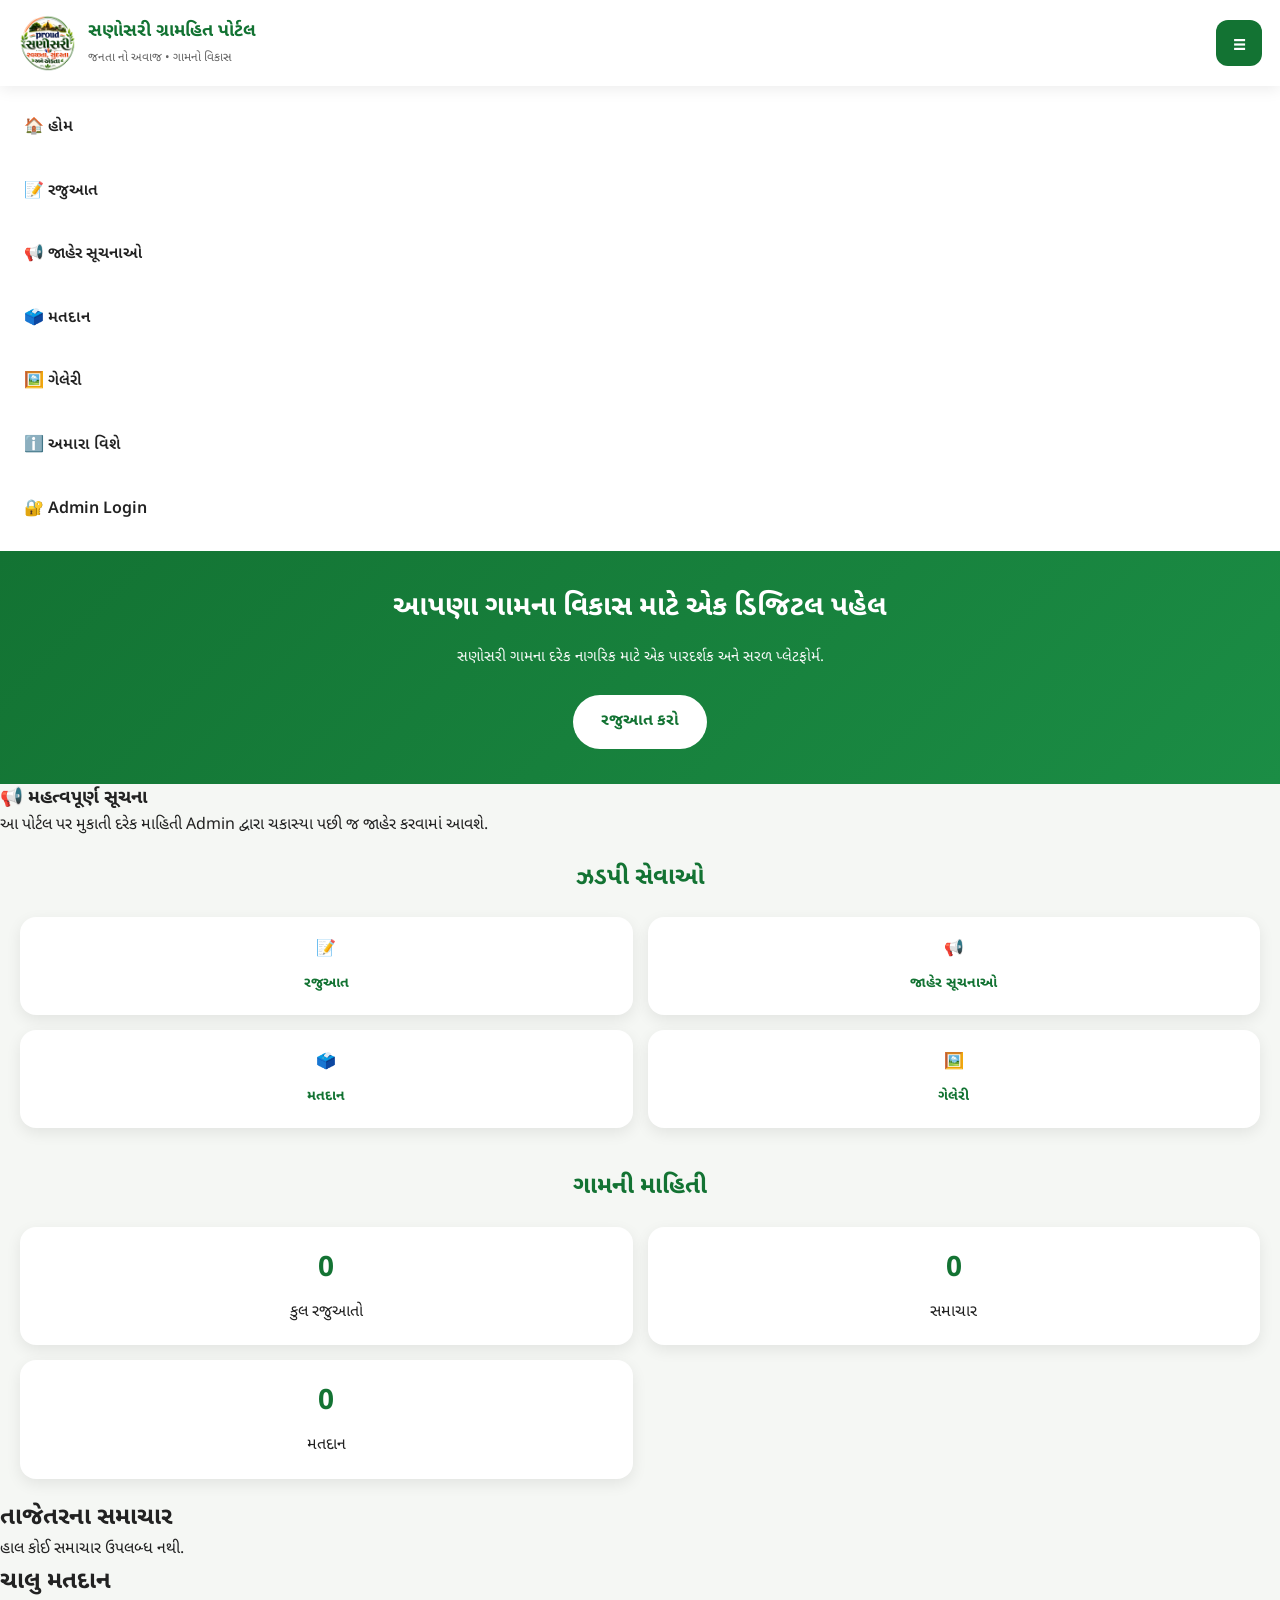
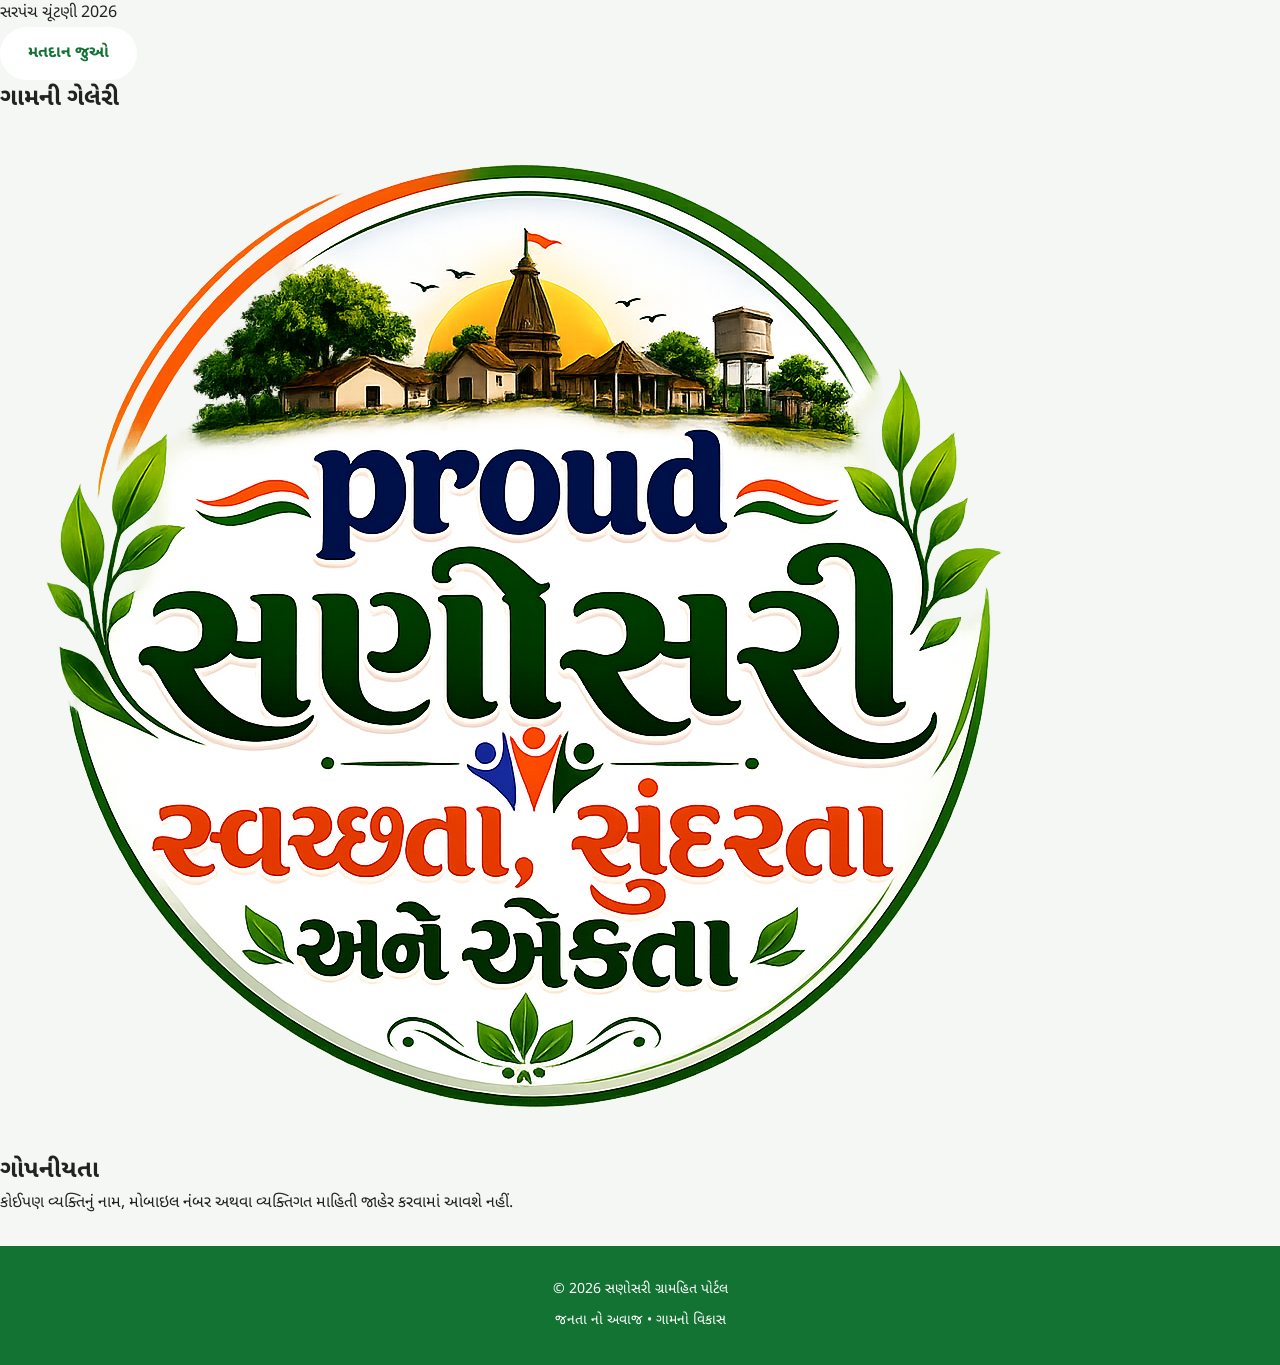
==== index.html @ c23c9fa8 "Move website to root" ====
<!DOCTYPE html>
<html lang="gu">

<head>
    <meta charset="UTF-8">
    <meta name="viewport" content="width=device-width, initial-scale=1.0">

    <title>સણોસરી ગ્રામહિત પોર્ટલ</title>

    <meta name="description"
        content="સણોસરી ગ્રામહિત પોર્ટલ - જનતા નો અવાજ • ગામનો વિકાસ">

    <link rel="stylesheet" href="css/style.css">

    <link rel="preconnect" href="https://fonts.googleapis.com">

    <link rel="preconnect" href="https://fonts.gstatic.com" crossorigin>

    <link href="https://fonts.googleapis.com/css2?family=Noto+Sans+Gujarati:wght@300;400;500;600;700;800&display=swap"
        rel="stylesheet">
</head>

<body>

<header class="header">

<div class="logo-area">

<img src="assets/images/logo.png" alt="સણોસરી Logo">

<div>

<h1>સણોસરી ગ્રામહિત પોર્ટલ</h1>

<p>જનતા નો અવાજ • ગામનો વિકાસ</p>

</div>

</div>

<button class="menu-btn">

☰

</button>

</header>

<nav class="mobile-menu">

<a href="index.html">🏠 હોમ</a>

<a href="complaint.html">📝 રજુઆત</a>

<a href="public.html">📢 જાહેર સૂચનાઓ</a>

<a href="poll.html">🗳️ મતદાન</a>

<a href="gallery.html">🖼️ ગેલેરી</a>

<a href="about.html">ℹ️ અમારા વિશે</a>

<a href="login.html">🔐 Admin Login</a>

</nav>

<section class="hero">

<div class="hero-content">

<h2>

આપણા ગામના વિકાસ માટે એક ડિજિટલ પહેલ

</h2>

<p>

સણોસરી ગામના દરેક નાગરિક માટે એક પારદર્શક અને સરળ પ્લેટફોર્મ.

</p>

<a href="complaint.html" class="main-btn">

રજુઆત કરો

</a>

</div>

</section>

<section class="notice-box">

<h3>

📢 મહત્વપૂર્ણ સૂચના

</h3>

<p>

આ પોર્ટલ પર મુકાતી દરેક માહિતી Admin દ્વારા ચકાસ્યા પછી જ જાહેર કરવામાં આવશે.

</p>

</section>

<section class="quick-services">

<h2>

ઝડપી સેવાઓ

</h2>

<div class="service-grid">

<a href="complaint.html">

📝

<span>રજુઆત</span>

</a>

<a href="public.html">

📢

<span>જાહેર સૂચનાઓ</span>

</a>

<a href="poll.html">

🗳️

<span>મતદાન</span>

</a>

<a href="gallery.html">

🖼️

<span>ગેલેરી</span>

</a>

</div>

</section>
<section class="stats">

<h2>ગામની માહિતી</h2>

<div class="stats-grid">

<div class="stat-card">
<h3 id="complaintCount">0</h3>
<p>કુલ રજુઆતો</p>
</div>

<div class="stat-card">
<h3 id="newsCount">0</h3>
<p>સમાચાર</p>
</div>

<div class="stat-card">
<h3 id="pollCount">0</h3>
<p>મતદાન</p>
</div>

</div>

</section>

<section class="latest-news">

<h2>તાજેતરના સમાચાર</h2>

<div id="newsContainer">

<p>હાલ કોઈ સમાચાર ઉપલબ્ધ નથી.</p>

</div>

</section>

<section class="poll-preview">

<h2>ચાલુ મતદાન</h2>

<div class="poll-card">

<p>

સરપંચ ચૂંટણી 2026

</p>

<a href="poll.html" class="main-btn">

મતદાન જુઓ

</a>

</div>

</section>

<section class="gallery-preview">

<h2>ગામની ગેલેરી</h2>

<div class="gallery-grid">

<img src="assets/images/logo.png" alt="Logo">

</div>

</section>

<section class="privacy-box">

<h2>ગોપનીયતા</h2>

<p>

કોઈપણ વ્યક્તિનું નામ, મોબાઇલ નંબર અથવા વ્યક્તિગત માહિતી જાહેર કરવામાં આવશે નહીં.

</p>

</section>

<footer>

<p>

© 2026 સણોસરી ગ્રામહિત પોર્ટલ 

</p>

<p>

જનતા નો અવાજ • ગામનો વિકાસ

</p>

</footer>

<script src="js/app.js"></script>

</body>

</html>
---- css/style.css ----
/* ===================================
   SANOSARI GRAMHIT PORTAL
   Mobile First Design
=================================== */

*{
margin:0;
padding:0;
box-sizing:border-box;
}

html{
scroll-behavior:smooth;
}

body{
font-family:'Noto Sans Gujarati',sans-serif;
background:#f5f7f4;
color:#222;
line-height:1.6;
}

/* Header */

.header{

position:sticky;

top:0;

z-index:999;

background:#ffffff;

display:flex;

justify-content:space-between;

align-items:center;

padding:14px 18px;

box-shadow:0 3px 15px rgba(0,0,0,.08);

}

.logo-area{

display:flex;

align-items:center;

gap:12px;

}

.logo-area img{

width:58px;

height:58px;

border-radius:50%;

object-fit:cover;

}

.logo-area h1{

font-size:18px;

color:#137333;

font-weight:700;

}

.logo-area p{

font-size:12px;

color:#666;

margin-top:3px;

}

.menu-btn{

border:none;

background:#137333;

color:#fff;

width:46px;

height:46px;

border-radius:12px;

font-size:22px;

cursor:pointer;

}

/* Mobile Menu */

.mobile-menu{

display:flex;

flex-direction:column;

background:#fff;

padding:10px;

}

.mobile-menu a{

text-decoration:none;

color:#222;

padding:14px;

border-radius:10px;

margin:5px 0;

font-weight:600;

transition:.3s;

}

.mobile-menu a:hover{

background:#eaf6ec;

color:#137333;

}

/* Hero */

.hero{

padding:35px 20px;

background:linear-gradient(135deg,#137333,#1b8d45);

color:#fff;

text-align:center;

}

.hero h2{

font-size:28px;

margin-bottom:15px;

}

.hero p{

font-size:15px;

opacity:.95;

margin-bottom:25px;

}

.main-btn{

display:inline-block;

background:#fff;

color:#137333;

padding:14px 28px;

border-radius:50px;

font-weight:700;

text-decoration:none;

transition:.3s;

}

.main-btn:hover{

transform:translateY(-2px);

}

/* Notice */

.notice{

padding:20px;

margin:20px;

background:#fff8e5;

border-left:5px solid orange;

border-radius:12px;

}

.notice h3{

margin-bottom:10px;

color:#c46b00;

}

/* Quick Services */

.quick-services{

padding:20px;

}

.quick-services h2{

margin-bottom:20px;

text-align:center;

color:#137333;

}

.service-grid{

display:grid;

grid-template-columns:repeat(2,1fr);

gap:15px;

}

.service-grid a{

background:#fff;

padding:20px 10px;

border-radius:16px;

text-align:center;

text-decoration:none;

color:#137333;

font-weight:700;

box-shadow:0 5px 15px rgba(0,0,0,.08);

transition:.3s;

}

.service-grid a:hover{

transform:translateY(-4px);

}

.service-grid span{

display:block;

margin-top:10px;

font-size:14px;

}

/* Stats */

.stats{

padding:20px;

}

.stats h2{

text-align:center;

margin-bottom:20px;

color:#137333;

}

.stats-grid{

display:grid;

grid-template-columns:repeat(2,1fr);

gap:15px;

}

.stat-card{

background:#fff;

padding:20px;

border-radius:16px;

text-align:center;

box-shadow:0 5px 15px rgba(0,0,0,.08);

}

.stat-card h3{

font-size:28px;

color:#137333;

margin-bottom:8px;

}

/* Footer */

footer{

margin-top:30px;

background:#137333;

color:#fff;

text-align:center;

padding:25px 15px;

}

footer p{

margin:8px 0;

font-size:14px;

}
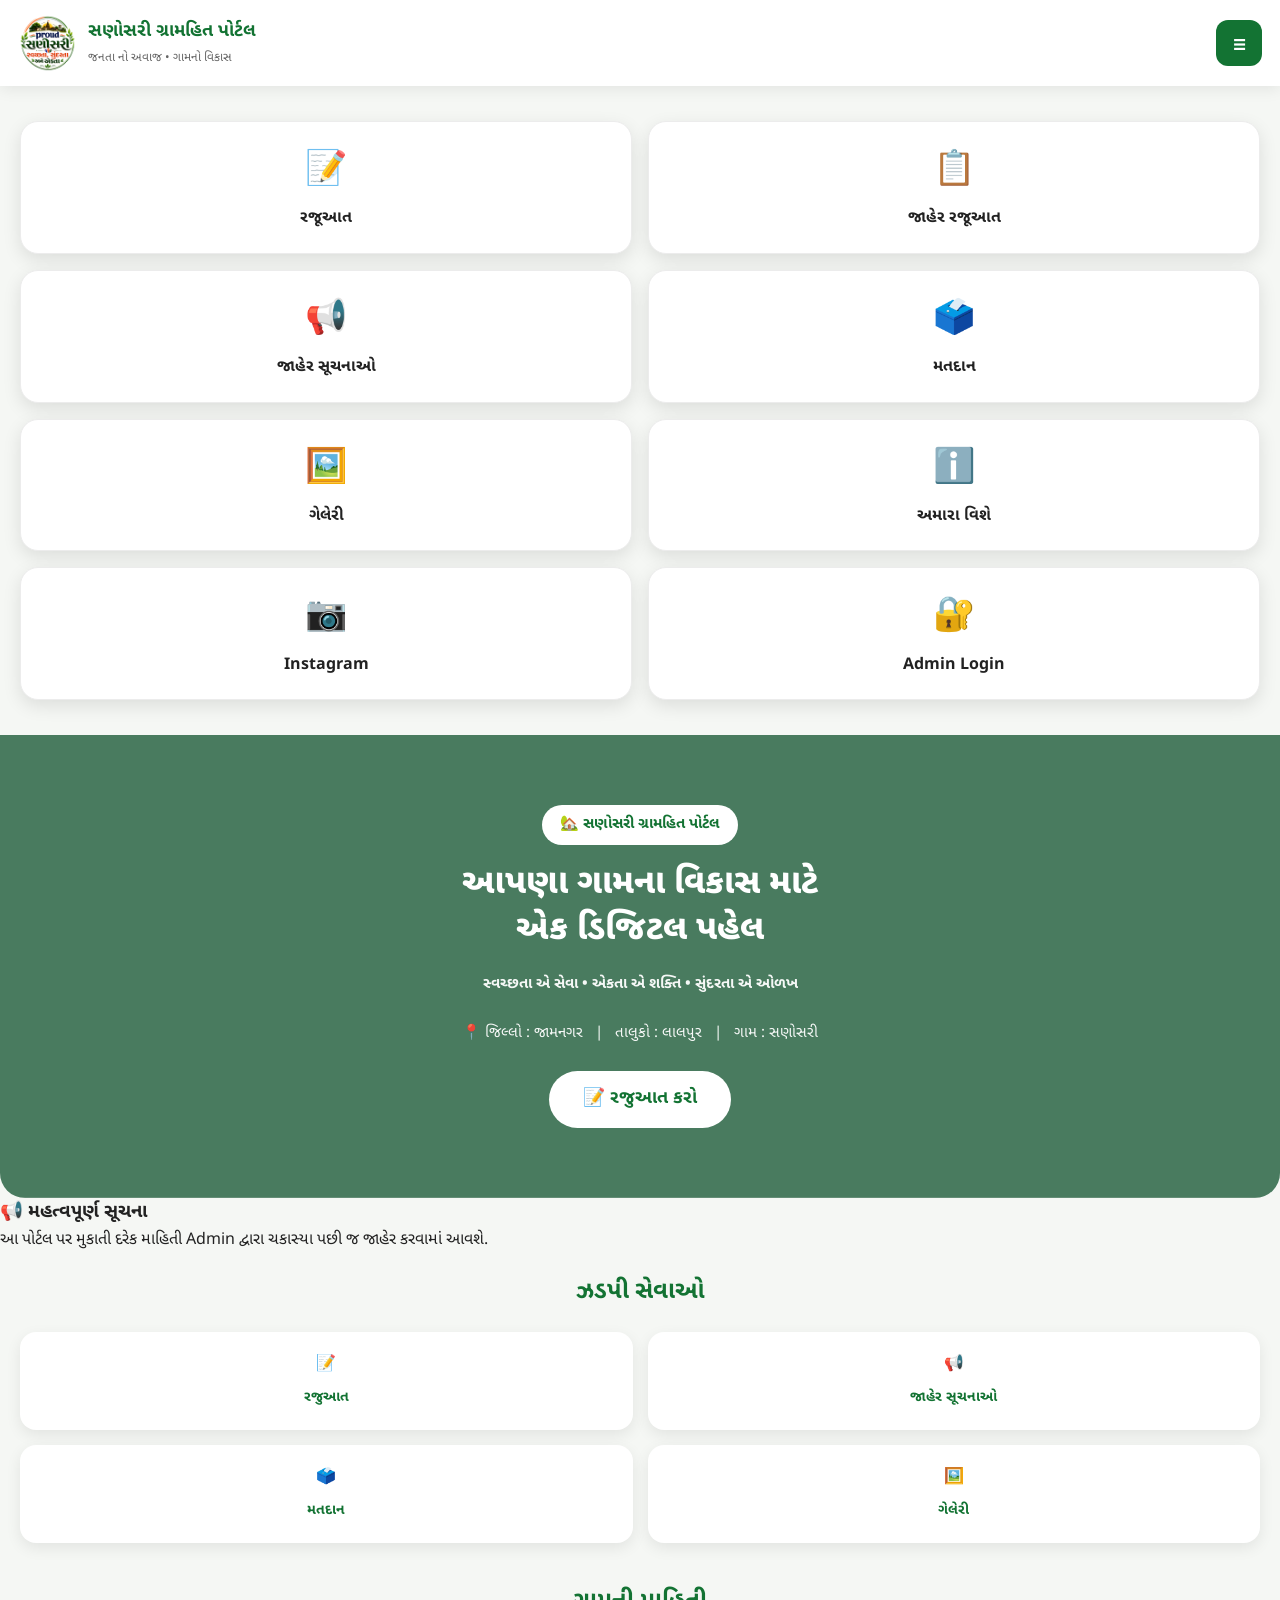
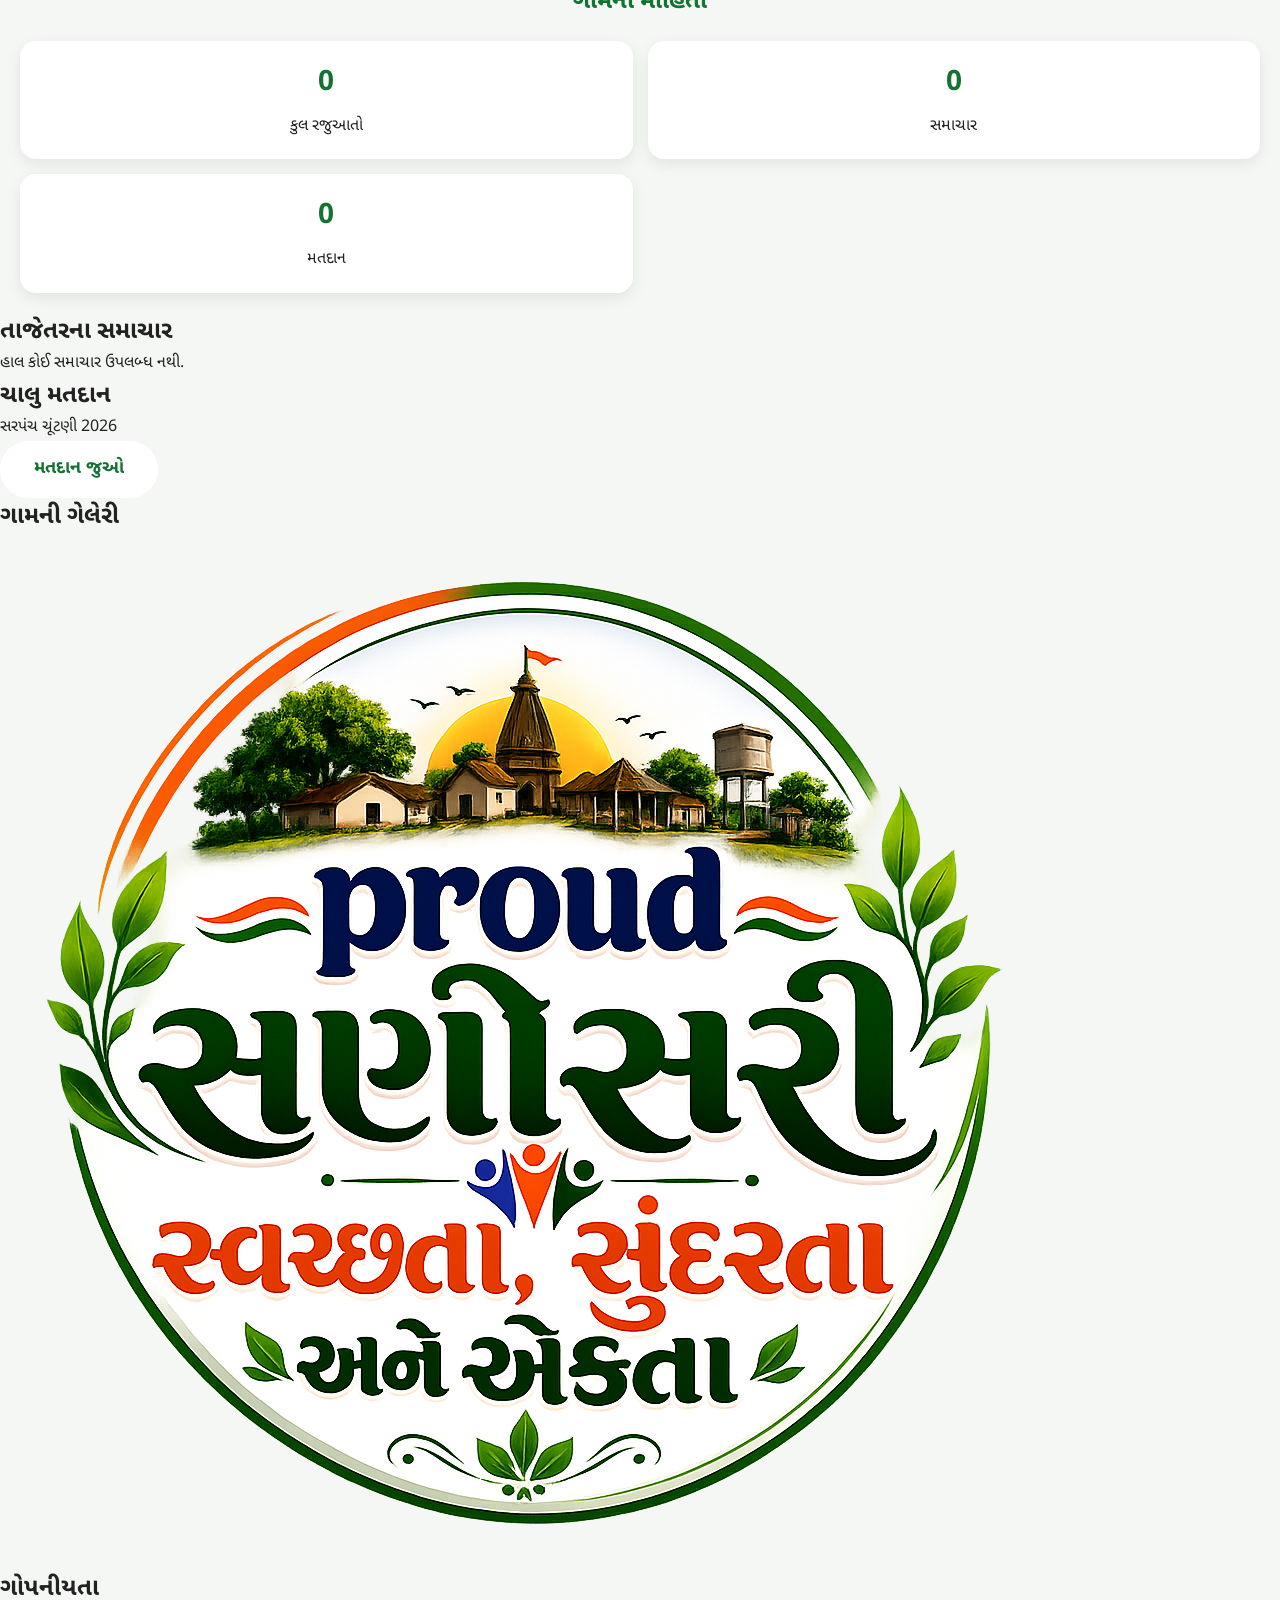
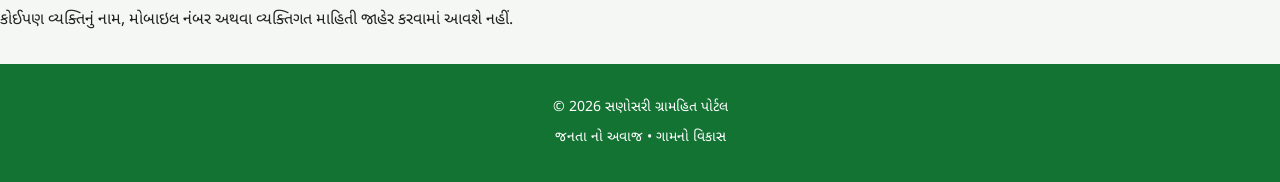
==== commit 32be4ab6: "Premium Homepage Update" ====
--- a/index.html
+++ b/index.html
@@ -46,49 +46,83 @@
 
 </header>
 
-<nav class="mobile-menu">
-
-<a href="index.html">🏠 હોમ</a>
-
-<a href="complaint.html">📝 રજુઆત</a>
-
-<a href="public.html">📢 જાહેર સૂચનાઓ</a>
-
-<a href="poll.html">🗳️ મતદાન</a>
-
-<a href="gallery.html">🖼️ ગેલેરી</a>
-
-<a href="about.html">ℹ️ અમારા વિશે</a>
-
-<a href="login.html">🔐 Admin Login</a>
-
-</nav>
+<section class="menu-grid">
+
+    <a href="complaint.html" class="menu-card">
+    <div class="menu-icon">📝</div>
+    <div class="menu-title">રજૂઆત</div>
+    </a>
+
+    <a href="public.html" class="menu-card">
+    <div class="menu-icon">📋</div>
+    <div class="menu-title">જાહેર રજૂઆત</div>
+    </a>
+
+    <a href="news.html" class="menu-card">
+    <div class="menu-icon">📢</div>
+    <div class="menu-title">જાહેર સૂચનાઓ</div>
+    </a>
+
+    <a href="poll.html" class="menu-card">
+    <div class="menu-icon">🗳️</div>
+    <div class="menu-title">મતદાન</div>
+    </a>
+
+    <a href="gallery.html" class="menu-card">
+    <div class="menu-icon">🖼️</div>
+    <div class="menu-title">ગેલેરી</div>
+    </a>
+
+    <a href="about.html" class="menu-card">
+    <div class="menu-icon">ℹ️</div>
+    <div class="menu-title">અમારા વિશે</div>
+    </a>
+
+    <a href="https://instagram.com/proud_sanosari" target="_blank" class="menu-card">
+    <div class="menu-icon">📷</div>
+    <div class="menu-title">Instagram</div>
+    </a>
+
+    <a href="login.html" class="menu-card">
+    <div class="menu-icon">🔐</div>
+    <div class="menu-title">Admin Login</div>
+    </a>
+
+    </section>
 
 <section class="hero">
 
-<div class="hero-content">
-
-<h2>
-
-આપણા ગામના વિકાસ માટે એક ડિજિટલ પહેલ
-
-</h2>
-
-<p>
-
-સણોસરી ગામના દરેક નાગરિક માટે એક પારદર્શક અને સરળ પ્લેટફોર્મ.
-
-</p>
-
-<a href="complaint.html" class="main-btn">
-
-રજુઆત કરો
-
-</a>
-
-</div>
-
-</section>
+        <div class="hero-overlay"></div>
+
+            <div class="hero-content">
+
+                    <span class="hero-badge">
+                                🏡 સણોસરી ગ્રામહિત પોર્ટલ
+                                        </span>
+
+                                                <h1>
+                                                            આપણા ગામના વિકાસ માટે
+                                                                        <br>
+                                                                                    એક ડિજિટલ પહેલ
+                                                                                            </h1>
+
+                                                                                                    <p class="hero-slogan">
+                                                                                                                સ્વચ્છતા એ સેવા • એકતા એ શક્તિ • સુંદરતા એ ઓળખ
+                                                                                                                        </p>
+
+                                                                                                                                <p class="hero-location">
+                                                                                                                                            📍 જિલ્લો : જામનગર &nbsp; | &nbsp;
+                                                                                                                                                        તાલુકો : લાલપુર &nbsp; | &nbsp;
+                                                                                                                                                                    ગામ : સણોસરી
+                                                                                                                                                                            </p>
+
+                                                                                                                                                                                    <a href="complaint.html" class="main-btn">
+                                                                                                                                                                                                📝 રજુઆત કરો
+                                                                                                                                                                                                        </a>
+
+                                                                                                                                                                                                            </div>
+
+                                                                                                                                                                                                            </section>
 
 <section class="notice-box">
 
--- a/css/style.css
+++ b/css/style.css
@@ -368,4 +368,141 @@
 
 font-size:14px;
 
-}+}
+/* =========================
+   Premium Menu Grid
+   ========================= */
+
+   .menu-grid{
+       display:grid;
+           grid-template-columns:repeat(2,1fr);
+               gap:16px;
+                   padding:20px;
+                       margin:15px 0;
+                       }
+
+                       .menu-card{
+                           background:#ffffff;
+                               border-radius:18px;
+                                   padding:22px 15px;
+                                       text-align:center;
+                                           text-decoration:none;
+                                               color:#222;
+                                                   box-shadow:0 6px 18px rgba(0,0,0,.10);
+                                                       transition:all .3s ease;
+                                                           border:1px solid #ececec;
+                                                           }
+
+                                                           .menu-card:hover{
+                                                               transform:translateY(-5px);
+                                                                   background:#147a33;
+                                                                       color:#fff;
+                                                                           box-shadow:0 10px 25px rgba(0,0,0,.18);
+                                                                           }
+
+                                                                           .menu-icon{
+                                                                               font-size:34px;
+                                                                                   margin-bottom:10px;
+                                                                                   }
+
+                                                                                   .menu-title{
+                                                                                       font-size:16px;
+                                                                                           font-weight:700;
+                                                                                               line-height:1.4;
+                                                                                               }
+                                                                                               /* ===========================
+                                                                                                  PREMIUM HERO SECTION
+                                                                                                  =========================== */
+
+                                                                                                  .hero{
+                                                                                                      position:relative;
+                                                                                                          overflow:hidden;
+                                                                                                              padding:70px 20px;
+                                                                                                                  text-align:center;
+                                                                                                                      color:#fff;
+                                                                                                                          background:linear-gradient(rgba(0,90,40,.65),rgba(0,90,40,.65)),
+                                                                                                                              url("../assets/images/village.jpg");
+                                                                                                                                  background-size:cover;
+                                                                                                                                      background-position:center;
+                                                                                                                                          border-radius:0 0 25px 25px;
+                                                                                                                                          }
+
+                                                                                                                                          .hero-overlay{
+                                                                                                                                              position:absolute;
+                                                                                                                                                  inset:0;
+                                                                                                                                                      background:rgba(0,0,0,.15);
+                                                                                                                                                      }
+
+                                                                                                                                                      .hero-content{
+                                                                                                                                                          position:relative;
+                                                                                                                                                              z-index:2;
+                                                                                                                                                                  max-width:700px;
+                                                                                                                                                                      margin:auto;
+                                                                                                                                                                      }
+
+                                                                                                                                                                      .hero-badge{
+                                                                                                                                                                          display:inline-block;
+                                                                                                                                                                              background:#ffffff;
+                                                                                                                                                                                  color:#137333;
+                                                                                                                                                                                      padding:8px 18px;
+                                                                                                                                                                                          border-radius:30px;
+                                                                                                                                                                                              font-weight:700;
+                                                                                                                                                                                                  font-size:15px;
+                                                                                                                                                                                                      margin-bottom:18px;
+                                                                                                                                                                                                      }
+
+                                                                                                                                                                                                      .hero h1{
+                                                                                                                                                                                                          font-size:34px;
+                                                                                                                                                                                                              line-height:1.35;
+                                                                                                                                                                                                                  font-weight:800;
+                                                                                                                                                                                                                      margin-bottom:18px;
+                                                                                                                                                                                                                      }
+
+                                                                                                                                                                                                                      .hero-slogan{
+                                                                                                                                                                                                                          font-size:20px;
+                                                                                                                                                                                                                              font-weight:700;
+                                                                                                                                                                                                                                  margin-bottom:16px;
+                                                                                                                                                                                                                                  }
+
+                                                                                                                                                                                                                                  .hero-location{
+                                                                                                                                                                                                                                      font-size:16px;
+                                                                                                                                                                                                                                          margin-bottom:28px;
+                                                                                                                                                                                                                                              opacity:.95;
+                                                                                                                                                                                                                                              }
+
+                                                                                                                                                                                                                                              .main-btn{
+                                                                                                                                                                                                                                                  display:inline-block;
+                                                                                                                                                                                                                                                      background:#fff;
+                                                                                                                                                                                                                                                          color:#137333;
+                                                                                                                                                                                                                                                              text-decoration:none;
+                                                                                                                                                                                                                                                                  padding:14px 34px;
+                                                                                                                                                                                                                                                                      border-radius:40px;
+                                                                                                                                                                                                                                                                          font-size:18px;
+                                                                                                                                                                                                                                                                              font-weight:700;
+                                                                                                                                                                                                                                                                                  transition:.3s;
+                                                                                                                                                                                                                                                                                  }
+
+                                                                                                                                                                                                                                                                                  .main-btn:hover{
+                                                                                                                                                                                                                                                                                      transform:translateY(-3px);
+                                                                                                                                                                                                                                                                                          box-shadow:0 10px 25px rgba(0,0,0,.25);
+                                                                                                                                                                                                                                                                                          }
+
+                                                                                                                                                                                                                                                                                          @media(max-width:768px){
+
+                                                                                                                                                                                                                                                                                          .hero{
+                                                                                                                                                                                                                                                                                              padding:60px 18px;
+                                                                                                                                                                                                                                                                                              }
+
+                                                                                                                                                                                                                                                                                              .hero h1{
+                                                                                                                                                                                                                                                                                                  font-size:28px;
+                                                                                                                                                                                                                                                                                                  }
+
+                                                                                                                                                                                                                                                                                                  .hero-slogan{
+                                                                                                                                                                                                                                                                                                      font-size:17px;
+                                                                                                                                                                                                                                                                                                      }
+
+                                                                                                                                                                                                                                                                                                      .hero-location{
+                                                                                                                                                                                                                                                                                                          font-size:14px;
+                                                                                                                                                                                                                                                                                                          }
+
+                                                                                                                                                                                                                                                                                                          }
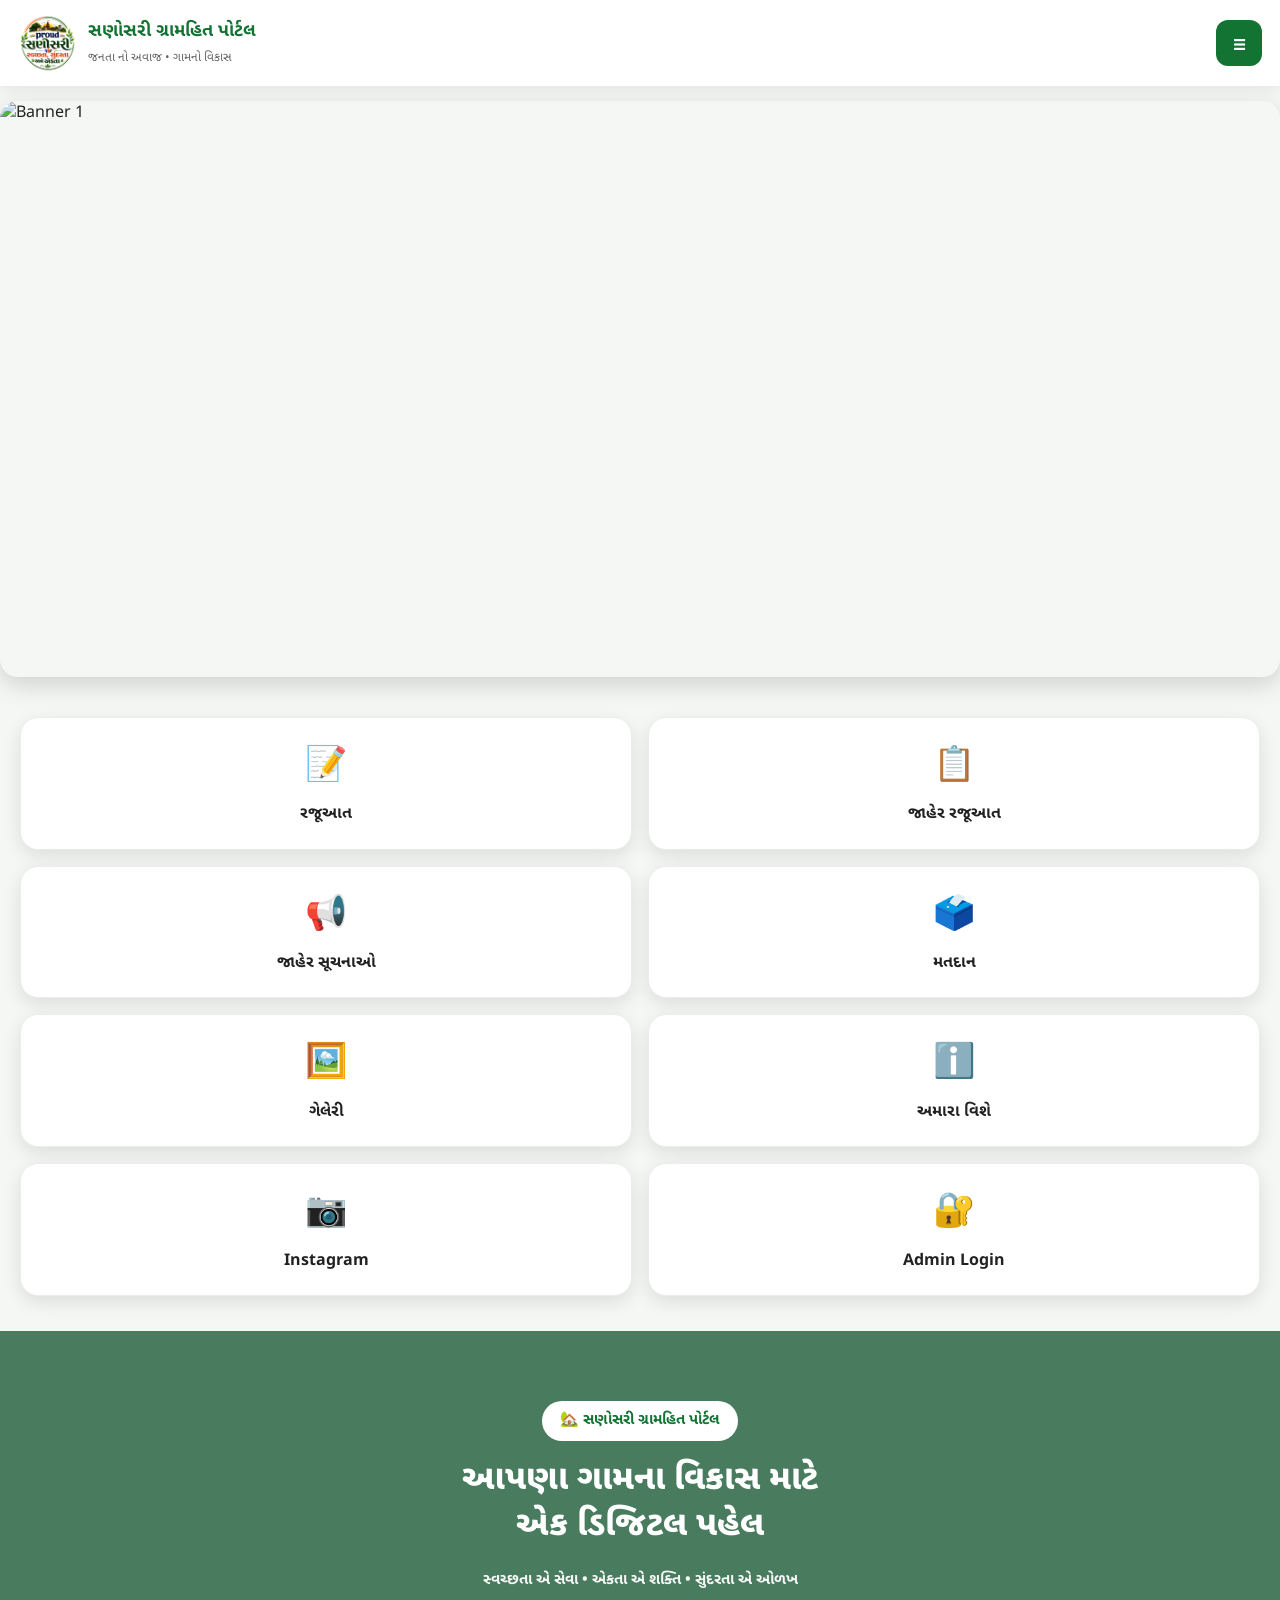
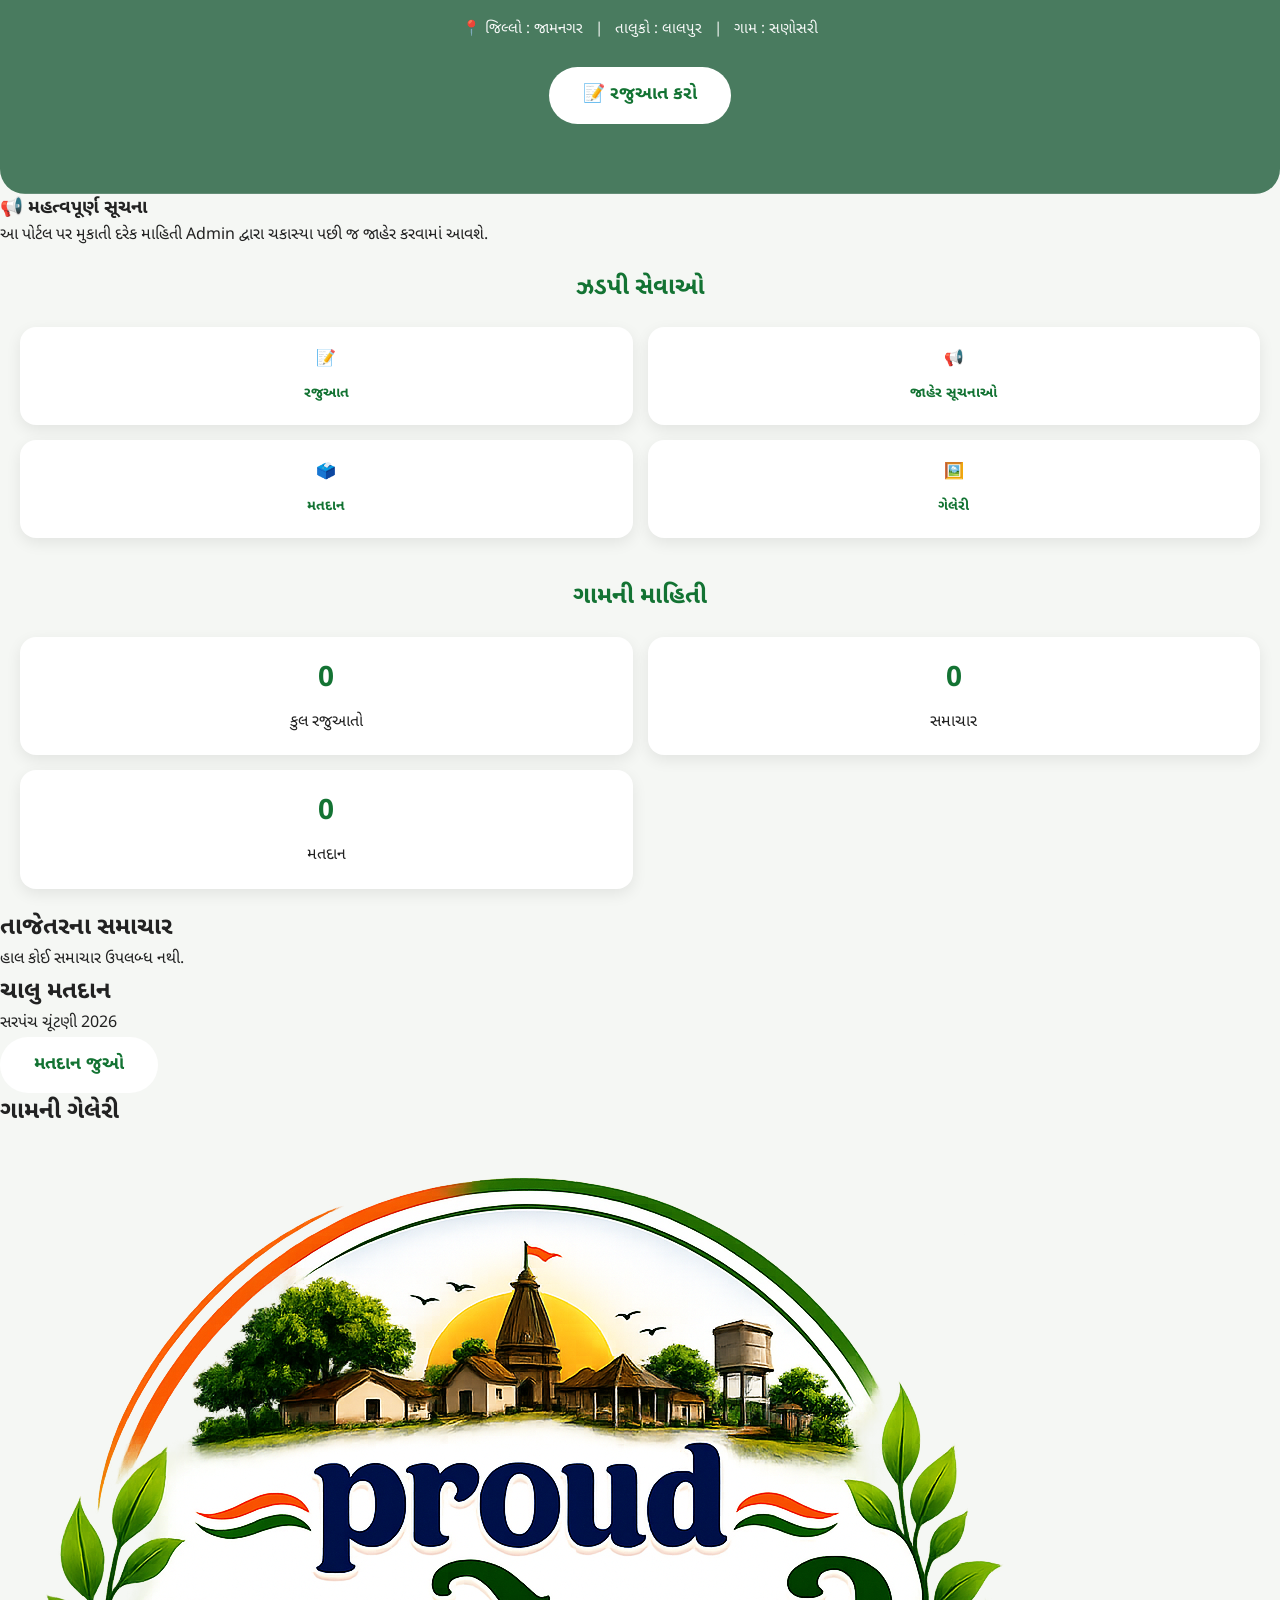
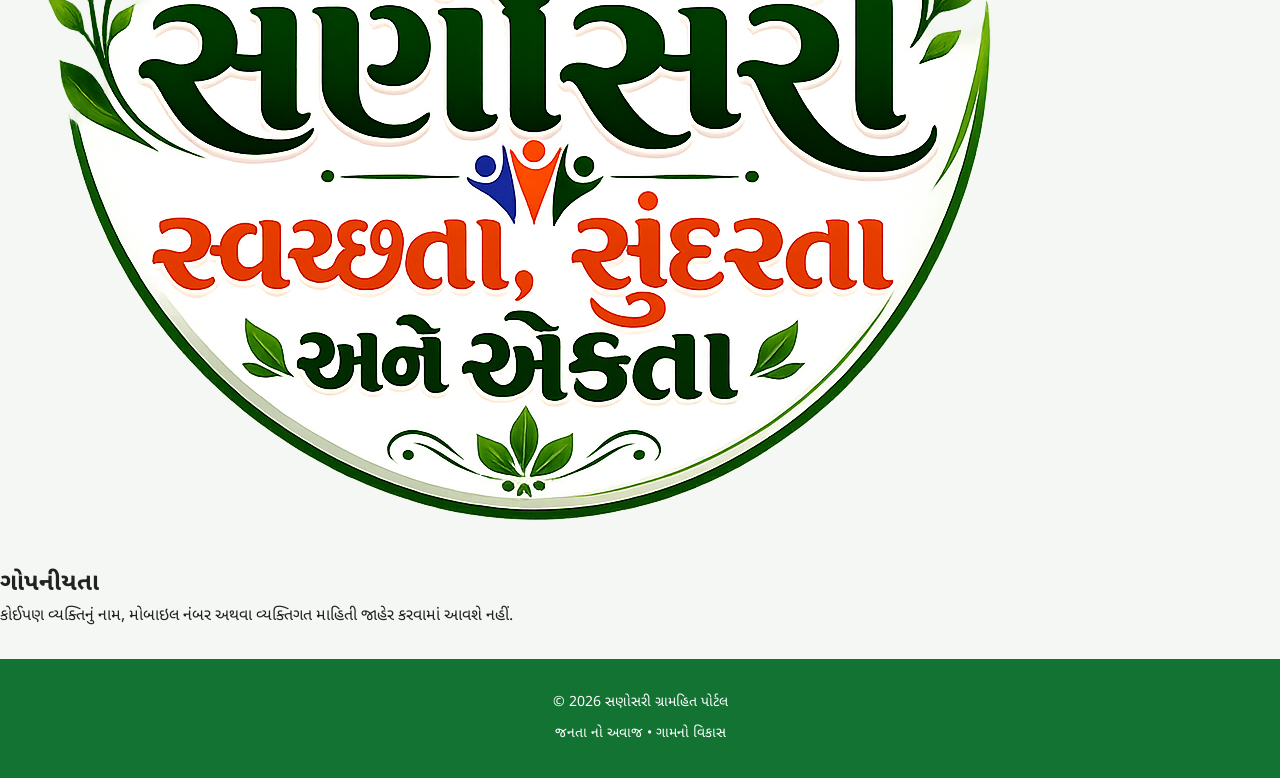
==== commit efccfaac: "Homepage hero banner update" ====
--- a/index.html
+++ b/index.html
@@ -3,8 +3,7 @@
 
 <head>
     <meta charset="UTF-8">
-    <meta name="viewport" content="width=device-width, initial-scale=1.0">
-
+<meta name="viewport" content="width=device-width, initial-scale=1.0, maximum-scale=1.0, user-scalable=no">
     <title>સણોસરી ગ્રામહિત પોર્ટલ</title>
 
     <meta name="description"
@@ -45,7 +44,16 @@
 </button>
 
 </header>
-
+<section class="hero-slider">
+    <div class="slides">
+            <img src="assets/images/banner1.jpg" class="slide active" alt="Banner 1">
+                    <img src="assets/images/banner2.jpg" class="slide" alt="Banner 2">
+                            <img src="assets/images/banner3.jpg" class="slide" alt="Banner 3">
+                                    <img src="assets/images/banner4.jpg" class="slide" alt="Banner 4">
+                                            <img src="assets/images/banner5.jpg" class="slide" alt="Banner 5">
+                                                    <img src="assets/images/banner6.jpg" class="slide" alt="Banner 6">
+                                                        </div>
+                                                        </section>
 <section class="menu-grid">
 
     <a href="complaint.html" class="menu-card">
--- a/css/style.css
+++ b/css/style.css
@@ -505,4 +505,32 @@
                                                                                                                                                                                                                                                                                                           font-size:14px;
                                                                                                                                                                                                                                                                                                           }
 
-                                                                                                                                                                                                                                                                                                          }+                                                                                                                                                                                                                                                                                                          }
+                                                                                                                                                                                                                                                                                                          /* HERO BANNER */
+                                                                                                                                                                                                                                                                                                          .hero-slider{
+                                                                                                                                                                                                                                                                                                              width:100%;
+                                                                                                                                                                                                                                                                                                                  aspect-ratio:1536/691;
+                                                                                                                                                                                                                                                                                                                      overflow:hidden;
+                                                                                                                                                                                                                                                                                                                          border-radius:18px;
+                                                                                                                                                                                                                                                                                                                              margin:15px auto 20px;
+                                                                                                                                                                                                                                                                                                                                  box-shadow:0 8px 25px rgba(0,0,0,.15);
+                                                                                                                                                                                                                                                                                                                                  }
+
+                                                                                                                                                                                                                                                                                                                                  .slides{
+                                                                                                                                                                                                                                                                                                                                      width:100%;
+                                                                                                                                                                                                                                                                                                                                          height:100%;
+                                                                                                                                                                                                                                                                                                                                              position:relative;
+                                                                                                                                                                                                                                                                                                                                              }
+
+                                                                                                                                                                                                                                                                                                                                              .slide{
+                                                                                                                                                                                                                                                                                                                                                  position:absolute;
+                                                                                                                                                                                                                                                                                                                                                      width:100%;
+                                                                                                                                                                                                                                                                                                                                                          height:100%;
+                                                                                                                                                                                                                                                                                                                                                              object-fit:cover;
+                                                                                                                                                                                                                                                                                                                                                                  opacity:0;
+                                                                                                                                                                                                                                                                                                                                                                      transition:opacity .8s ease-in-out;
+                                                                                                                                                                                                                                                                                                                                                                      }
+
+                                                                                                                                                                                                                                                                                                                                                                      .slide.active{
+                                                                                                                                                                                                                                                                                                                                                                          opacity:1;
+                                                                                                                                                                                                                                                                                                                                                                          }
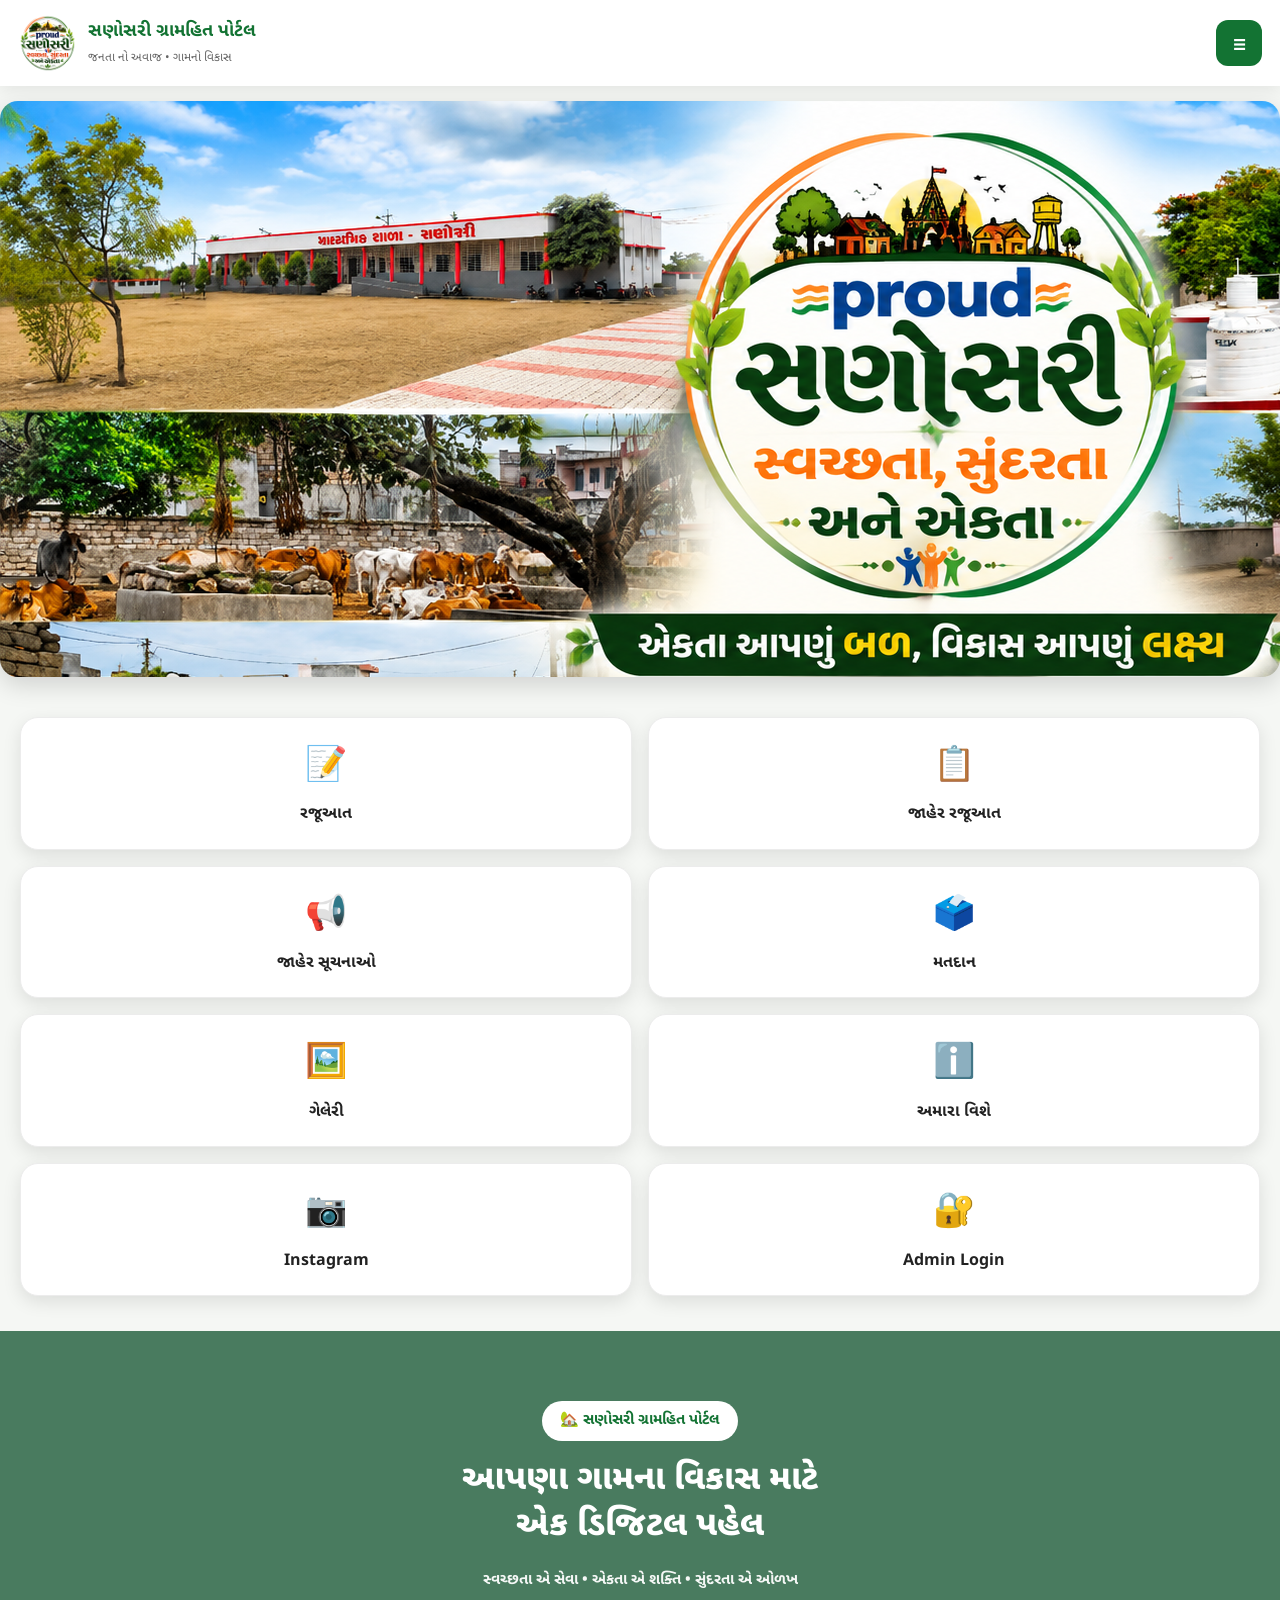
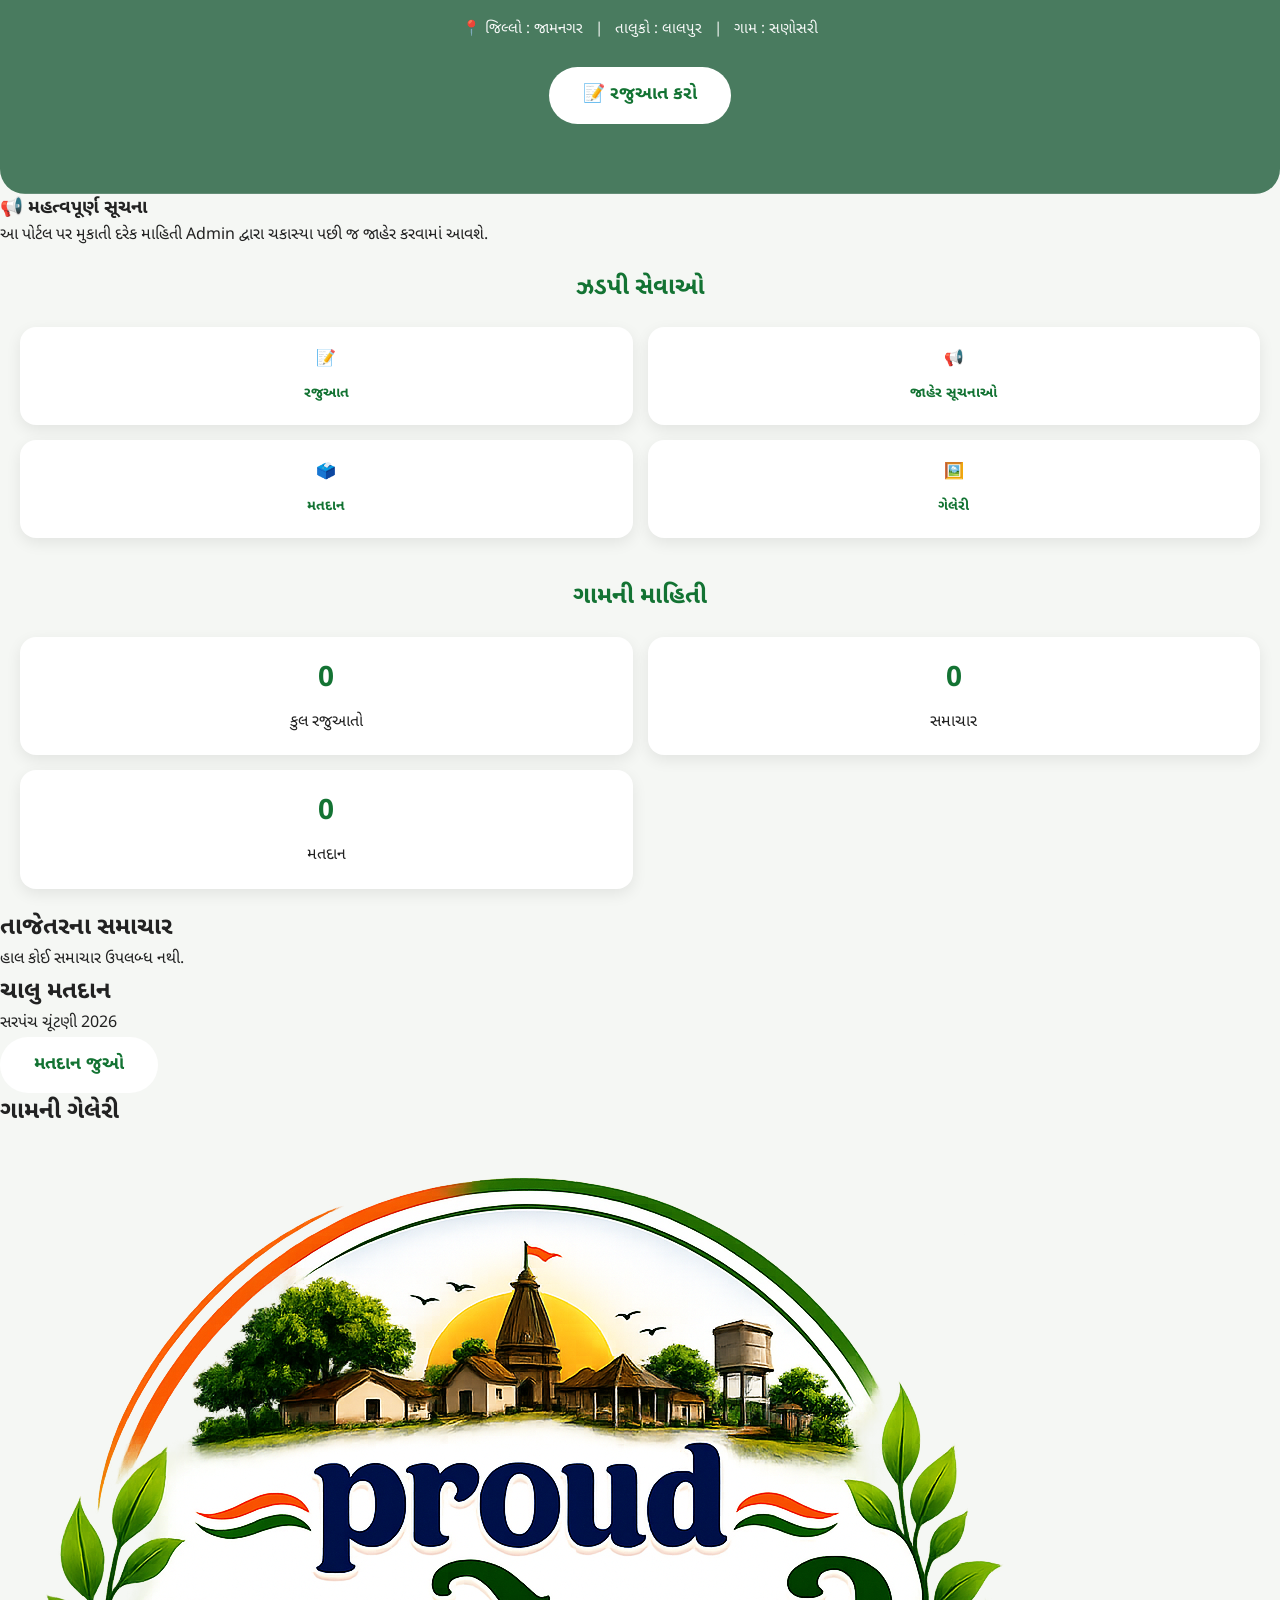
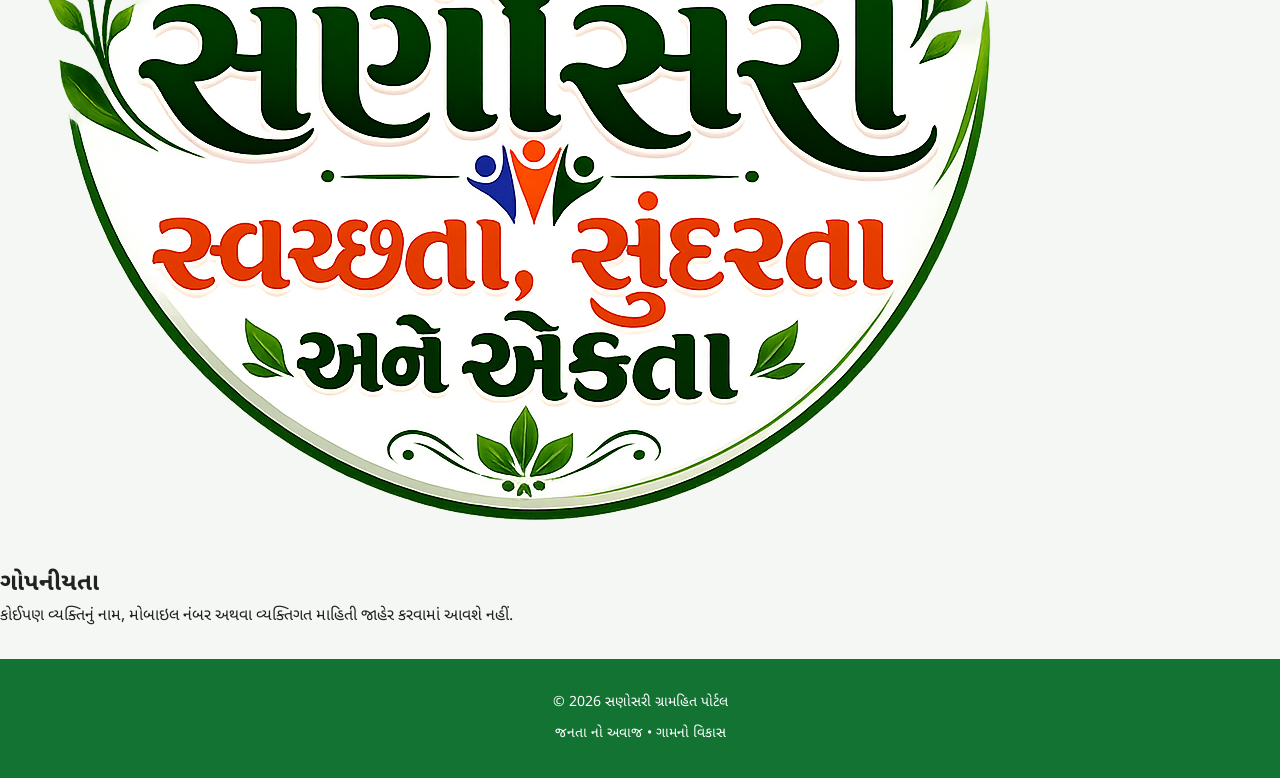
==== commit 4b8581c2: "Updated hero slider" ====
--- a/index.html
+++ b/index.html
@@ -46,12 +46,13 @@
 </header>
 <section class="hero-slider">
     <div class="slides">
-            <img src="assets/images/banner1.jpg" class="slide active" alt="Banner 1">
-                    <img src="assets/images/banner2.jpg" class="slide" alt="Banner 2">
-                            <img src="assets/images/banner3.jpg" class="slide" alt="Banner 3">
-                                    <img src="assets/images/banner4.jpg" class="slide" alt="Banner 4">
-                                            <img src="assets/images/banner5.jpg" class="slide" alt="Banner 5">
-                                                    <img src="assets/images/banner6.jpg" class="slide" alt="Banner 6">
+   <img src="assets/images/banner1.png" class="active" alt="Banner 1">
+   <img src="assets/images/banner2.png" alt="Banner 2">
+   <img src="assets/images/banner3.png" alt="Banner 3">
+   <img src="assets/images/banner4.png" alt="Banner 4">
+   <img src="assets/images/banner5.png" alt="Banner 5">
+   <img src="assets/images/banner6.png" alt="Banner 6">
+   <img src="assets/images/banner7.png" alt="Banner 7">     
                                                         </div>
                                                         </section>
 <section class="menu-grid">
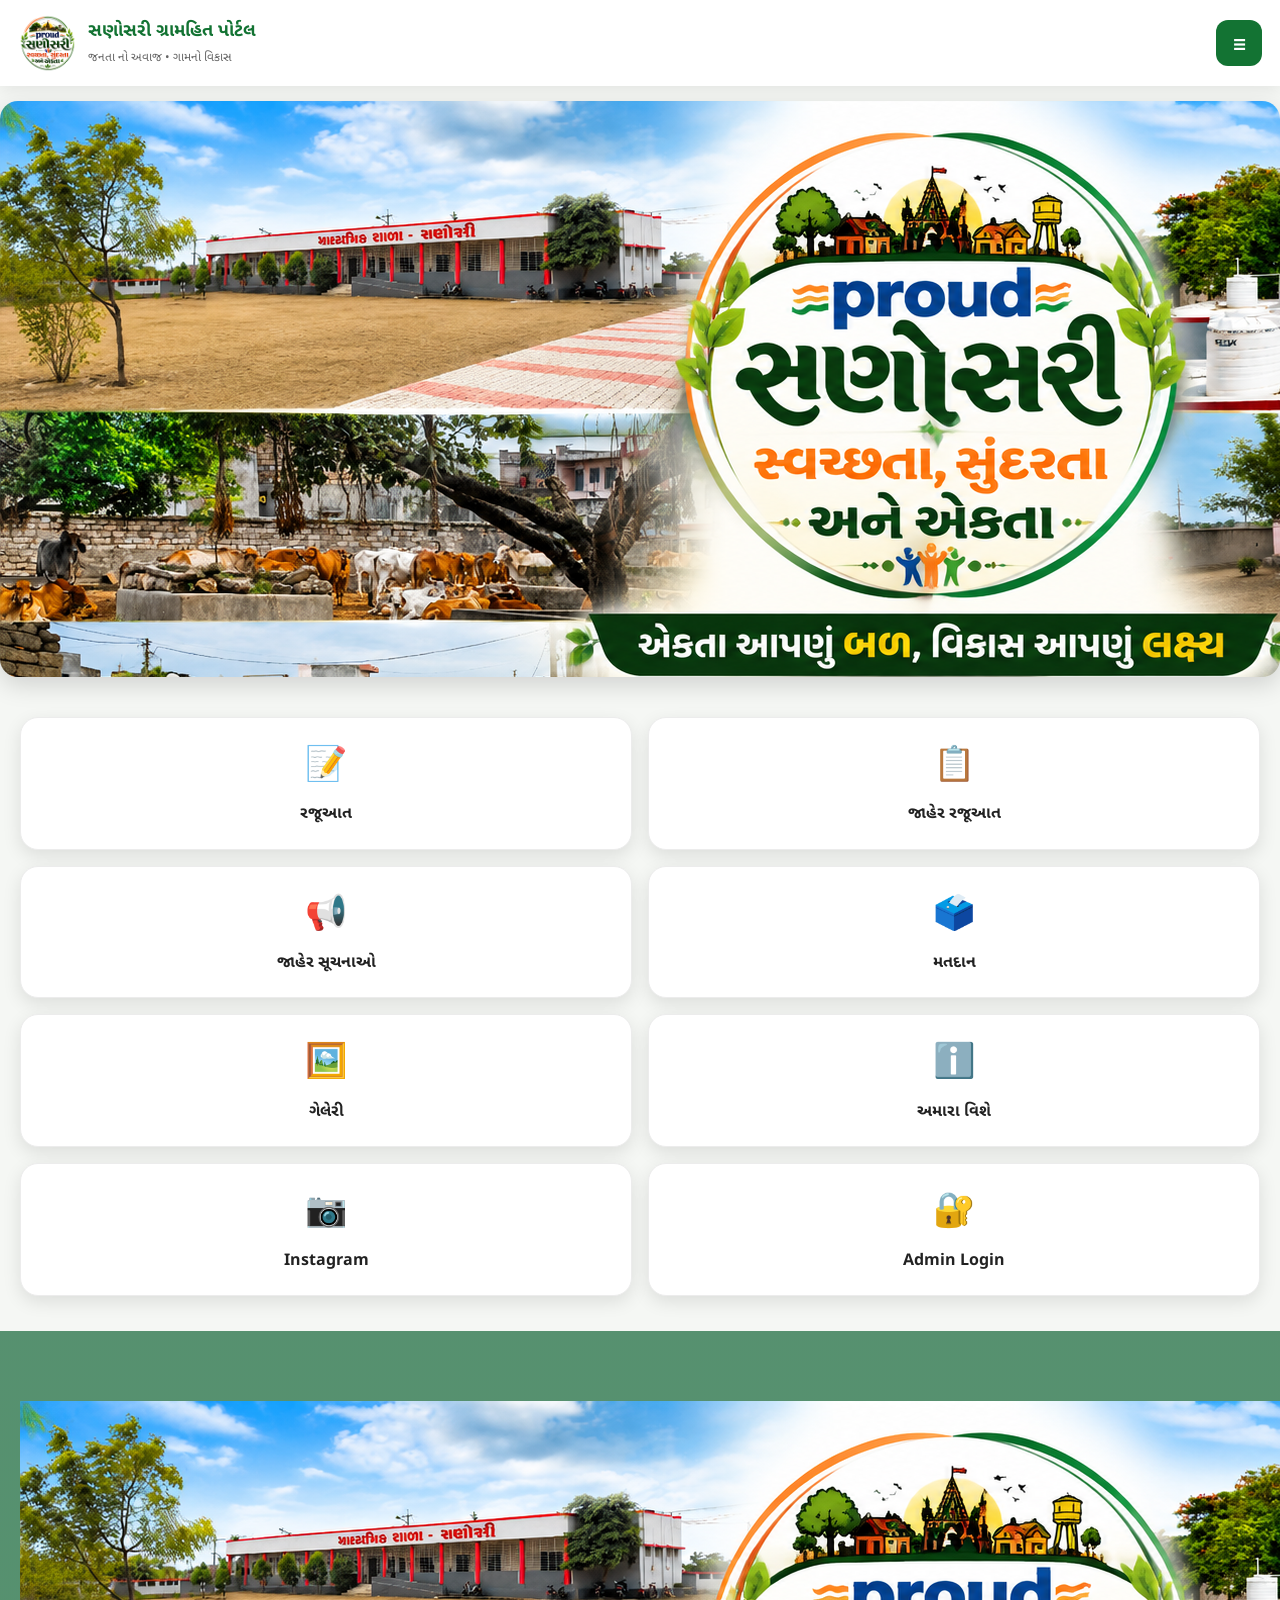
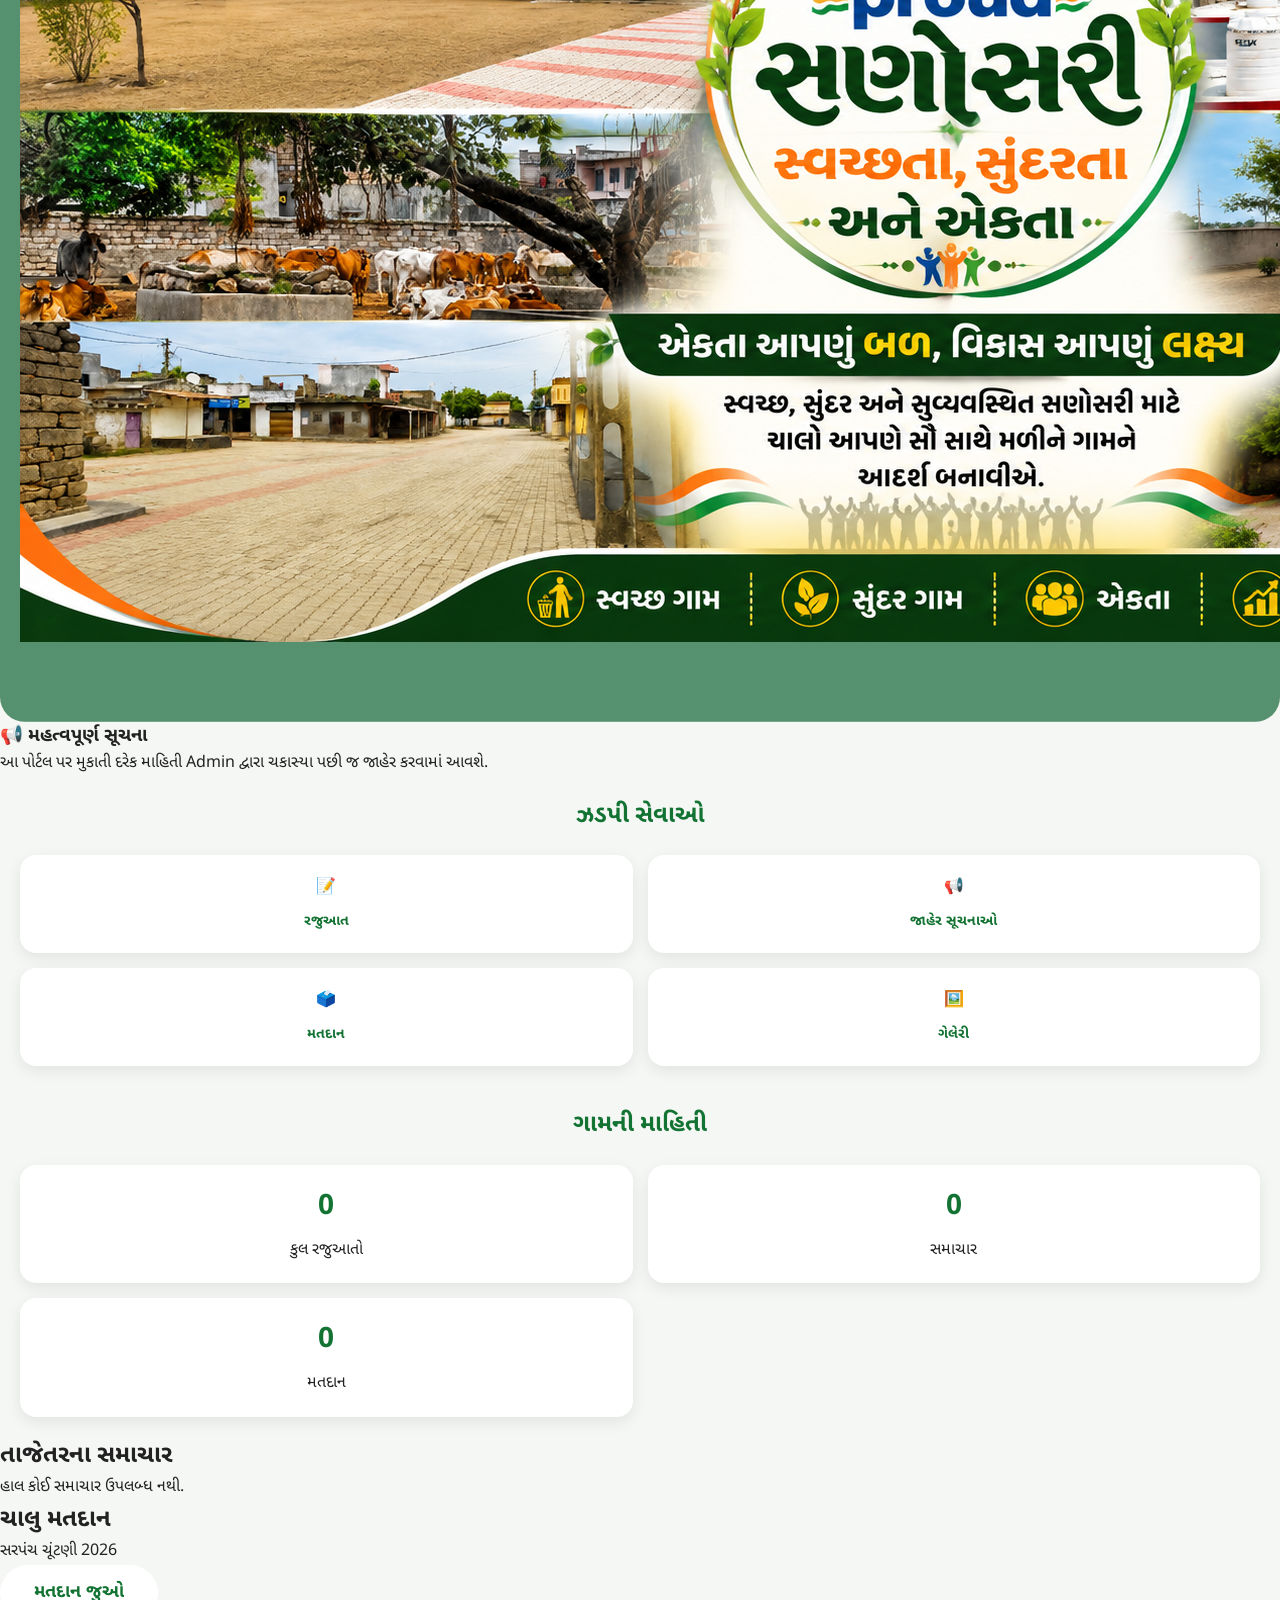
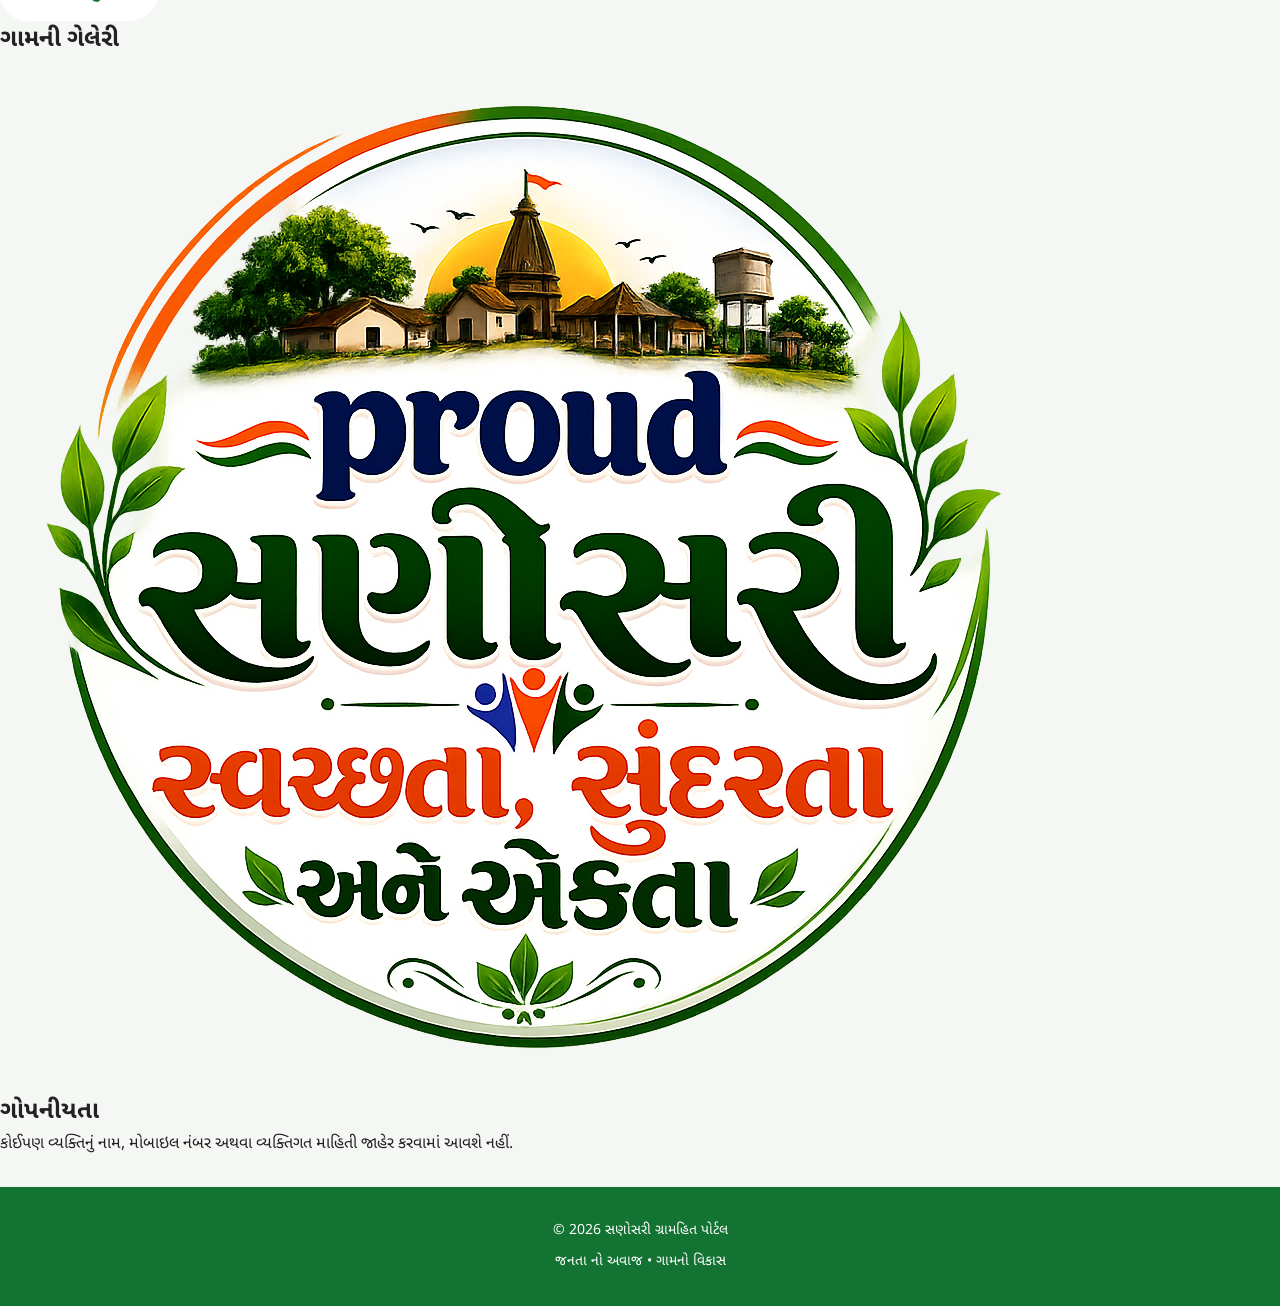
==== commit 57a48e86: "replace hero slider with full banner" ====
--- a/index.html
+++ b/index.html
@@ -100,38 +100,8 @@
     </section>
 
 <section class="hero">
-
-        <div class="hero-overlay"></div>
-
-            <div class="hero-content">
-
-                    <span class="hero-badge">
-                                🏡 સણોસરી ગ્રામહિત પોર્ટલ
-                                        </span>
-
-                                                <h1>
-                                                            આપણા ગામના વિકાસ માટે
-                                                                        <br>
-                                                                                    એક ડિજિટલ પહેલ
-                                                                                            </h1>
-
-                                                                                                    <p class="hero-slogan">
-                                                                                                                સ્વચ્છતા એ સેવા • એકતા એ શક્તિ • સુંદરતા એ ઓળખ
-                                                                                                                        </p>
-
-                                                                                                                                <p class="hero-location">
-                                                                                                                                            📍 જિલ્લો : જામનગર &nbsp; | &nbsp;
-                                                                                                                                                        તાલુકો : લાલપુર &nbsp; | &nbsp;
-                                                                                                                                                                    ગામ : સણોસરી
-                                                                                                                                                                            </p>
-
-                                                                                                                                                                                    <a href="complaint.html" class="main-btn">
-                                                                                                                                                                                                📝 રજુઆત કરો
-                                                                                                                                                                                                        </a>
-
-                                                                                                                                                                                                            </div>
-
-                                                                                                                                                                                                            </section>
+            <img src="assets/images/banner1.png" alt="સણોસરી ગામનું બેનર">
+            </section>
 
 <section class="notice-box">
 
--- a/css/style.css
+++ b/css/style.css
@@ -533,4 +533,63 @@
 
                                                                                                                                                                                                                                                                                                                                                                       .slide.active{
                                                                                                                                                                                                                                                                                                                                                                           opacity:1;
-                                                                                                                                                                                                                                                                                                                                                                          }+                                                                                                                                                                                                                                                                                                                                                                          }
+                                                                                                                                                                                                                                                                                                                                                                          @media (max-width:768px){
+
+                                                                                                                                                                                                                                                                                                                                                                                html,
+                                                                                                                                                                                                                                                                                                                                                                                    body{
+                                                                                                                                                                                                                                                                                                                                                                                            width:100%;
+                                                                                                                                                                                                                                                                                                                                                                                                    max-width:100%;
+                                                                                                                                                                                                                                                                                                                                                                                                            overflow-x:hidden;
+                                                                                                                                                                                                                                                                                                                                                                                                                }
+
+                                                                                                                                                                                                                                                                                                                                                                                                                    .hero-slider{
+                                                                                                                                                                                                                                                                                                                                                                                                                            width:100%;
+                                                                                                                                                                                                                                                                                                                                                                                                                                    max-width:100%;
+                                                                                                                                                                                                                                                                                                                                                                                                                                            margin:10px 0 15px;
+                                                                                                                                                                                                                                                                                                                                                                                                                                                    aspect-ratio:1536/691;
+                                                                                                                                                                                                                                                                                                                                                                                                                                                        }
+
+                                                                                                                                                                                                                                                                                                                                                                                                                                                            .hero-slider .slides,
+                                                                                                                                                                                                                                                                                                                                                                                                                                                                .hero-slider .slide{
+                                                                                                                                                                                                                                                                                                                                                                                                                                                                        width:100%;
+                                                                                                                                                                                                                                                                                                                                                                                                                                                                                max-width:100%;
+                                                                                                                                                                                                                                                                                                                                                                                                                                                                                    }
+
+                                                                                                                                                                                                                                                                                                                                                                                                                                                                                        .hero-slider .slide img{
+                                                                                                                                                                                                                                                                                                                                                                                                                                                                                                width:100%;
+                                                                                                                                                                                                                                                                                                                                                                                                                                                                                                        height:100%;
+                                                                                                                                                                                                                                                                                                                                                                                                                                                                                                                object-fit:contain;
+                                                                                                                                                                                                                                                                                                                                                                                                                                                                                                                    }
+                                                                                                                                                                                                                                                                                                                                                                                                                                                                                                                    /* MOBILE - SHOW FULL BANNER */
+                                                                                                                                                                                                                                                                                                                                                                                                                                                                                                                    @media (max-width: 768px) {
+                                                                                                                                                                                                                                                                                                                                                                                                                                                                                                                      .hero-slider {
+                                                                                                                                                                                                                                                                                                                                                                                                                                                                                                                          width: 100%;
+                                                                                                                                                                                                                                                                                                                                                                                                                                                                                                                              max-width: 100%;
+                                                                                                                                                                                                                                                                                                                                                                                                                                                                                                                                  height: auto !important;
+                                                                                                                                                                                                                                                                                                                                                                                                                                                                                                                                      aspect-ratio: 1536 / 691 !important;
+                                                                                                                                                                                                                                                                                                                                                                                                                                                                                                                                          overflow: hidden;
+                                                                                                                                                                                                                                                                                                                                                                                                                                                                                                                                              margin: 10px 0 15px;
+                                                                                                                                                                                                                                                                                                                                                                                                                                                                                                                                                }
+
+                                                                                                                                                                                                                                                                                                                                                                                                                                                                                                                                                  .hero-slider .slides {
+                                                                                                                                                                                                                                                                                                                                                                                                                                                                                                                                                      width: 100%;
+                                                                                                                                                                                                                                                                                                                                                                                                                                                                                                                                                          height: 100%;
+                                                                                                                                                                                                                                                                                                                                                                                                                                                                                                                                                              position: relative;
+                                                                                                                                                                                                                                                                                                                                                                                                                                                                                                                                                                }
+
+                                                                                                                                                                                                                                                                                                                                                                                                                                                                                                                                                                  .hero-slider .slide {
+                                                                                                                                                                                                                                                                                                                                                                                                                                                                                                                                                                      position: absolute;
+                                                                                                                                                                                                                                                                                                                                                                                                                                                                                                                                                                          inset: 0;
+                                                                                                                                                                                                                                                                                                                                                                                                                                                                                                                                                                              width: 100%;
+                                                                                                                                                                                                                                                                                                                                                                                                                                                                                                                                                                                  height: 100%;
+                                                                                                                                                                                                                                                                                                                                                                                                                                                                                                                                                                                    }
+
+                                                                                                                                                                                                                                                                                                                                                                                                                                                                                                                                                                                      .hero-slider .slide img {
+                                                                                                                                                                                                                                                                                                                                                                                                                                                                                                                                                                                          display: block;
+                                                                                                                                                                                                                                                                                                                                                                                                                                                                                                                                                                                              width: 100%;
+                                                                                                                                                                                                                                                                                                                                                                                                                                                                                                                                                                                                  height: 100%;
+                                                                                                                                                                                                                                                                                                                                                                                                                                                                                                                                                                                                      object-fit: contain !important;
+                                                                                                                                                                                                                                                                                                                                                                                                                                                                                                                                                                                                          object-position: center;
+                                                                                                                                                                                                                                                                                                                                                                                                                                                                                                                                                                                                            }
+                                                                                                                                                                                                                                                                                                                                                                                                                                                                                                                                                                                                   
